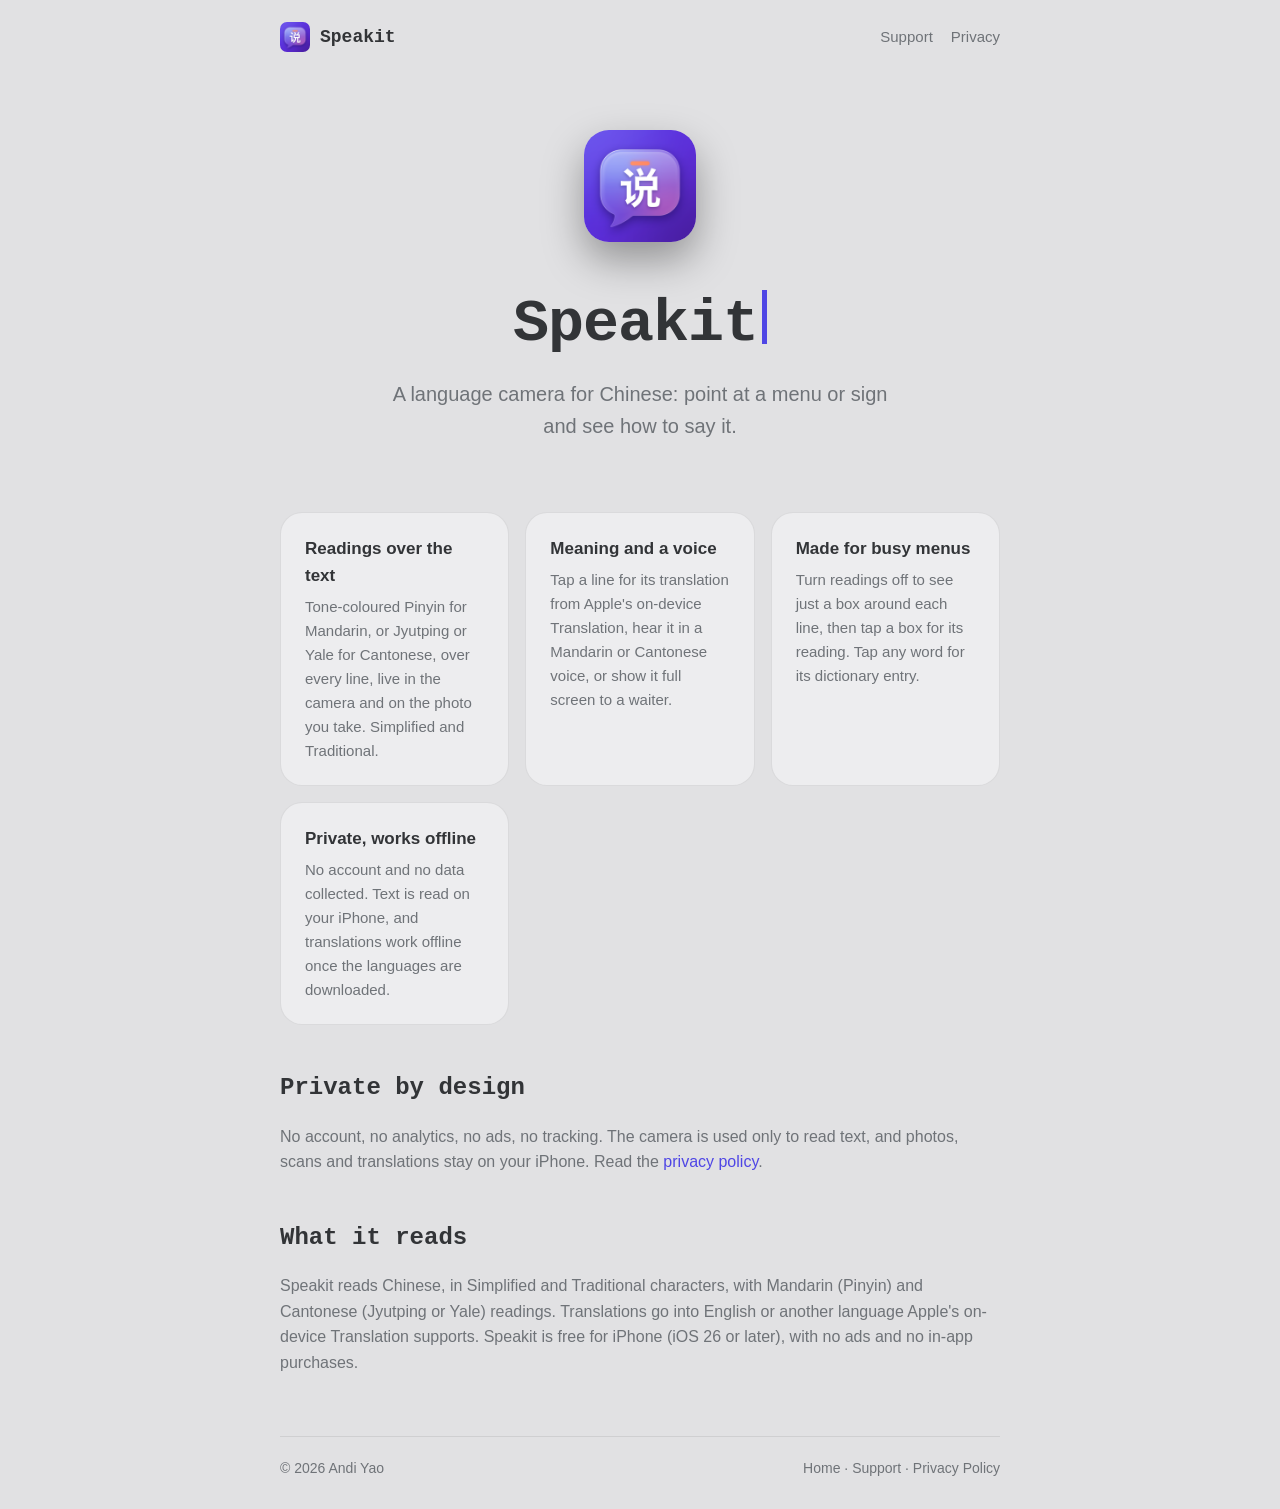
==== index.html @ d00c099a "Website, privacy policy and support Co-Authored-By: Claude Opus 5.5 <noreply@anthropic.com>" ====
<!doctype html>
<html lang="en">
<head>
  <meta charset="utf-8">
  <meta name="viewport" content="width=device-width, initial-scale=1">
  <title>Speakit — Language camera for Chinese</title>
  <meta name="description" content="A language camera for Chinese: point at a menu or sign and see how to say it.">
  <link rel="icon" href="favicon.png">
  <link rel="stylesheet" href="style.css">
</head>
<body>
  <div class="wrap">
    <header class="site">
      <a class="brand" href="./"><img src="icon.png" alt="">Speakit</a>
      <nav><a href="support.html">Support</a><a href="privacy.html">Privacy</a></nav>
    </header>
    <section class="hero">
      <img class="icon" src="icon.png" alt="Speakit app icon">
      <h1>Speakit<span class="caret"></span></h1>
      <p class="lede">A language camera for Chinese: point at a menu or sign and see how to say it.</p>
    </section>
    <section class="features">
      <div class="card"><h3>Readings over the text</h3><p>Tone-coloured Pinyin for Mandarin, or Jyutping or Yale for Cantonese, over every line, live in the camera and on the photo you take. Simplified and Traditional.</p></div>
      <div class="card"><h3>Meaning and a voice</h3><p>Tap a line for its translation from Apple&#x27;s on-device Translation, hear it in a Mandarin or Cantonese voice, or show it full screen to a waiter.</p></div>
      <div class="card"><h3>Made for busy menus</h3><p>Turn readings off to see just a box around each line, then tap a box for its reading. Tap any word for its dictionary entry.</p></div>
      <div class="card"><h3>Private, works offline</h3><p>No account and no data collected. Text is read on your iPhone, and translations work offline once the languages are downloaded.</p></div>
    </section>
    <h2>Private by design</h2>
    <p class="muted">No account, no analytics, no ads, no tracking. The camera is used only to read text, and photos, scans and translations stay on your iPhone. Read the <a href="privacy.html">privacy policy</a>.</p>
    <h2>What it reads</h2>
    <p class="muted">Speakit reads Chinese, in Simplified and Traditional characters, with Mandarin (Pinyin) and Cantonese (Jyutping or Yale) readings. Translations go into English or another language Apple's on-device Translation supports. Speakit is free for iPhone (iOS 26 or later), with no ads and no in-app purchases.</p>

    <footer class="site">
      <span>© 2026 Andi Yao</span>
      <span><a href="./">Home</a> · <a href="support.html">Support</a> · <a href="privacy.html">Privacy Policy</a></span>
    </footer>
  </div>
</body>
</html>
---- style.css ----
:root {
  --bg: #323437;
  --card: #2c2e31;
  --text: #d1d0c5;
  --sub: #8a8c8f;
  --main: #6D6AF7;
  --link: #9895FA;   /* lighter tint of the accent: 4.8:1 on --bg for link text */
  --on-link: #1e1f21;
  --line: rgba(209, 208, 197, 0.08);
  --mono: ui-monospace, "SF Mono", Menlo, Consolas, monospace;
  --sans: -apple-system, BlinkMacSystemFont, "SF Pro Text", "Segoe UI", Roboto, sans-serif;
  color-scheme: dark;
}

@media (prefers-color-scheme: light) {
  :root {
    --bg: #e1e1e3;
    --card: #ededef;
    --text: #323437;
    --sub: #6f7378;
    --main: #4F46E5;   /* the app's light-mode AccentColor */
    --link: #4F46E5;
    --on-link: #ffffff;
    --line: rgba(50, 52, 55, 0.1);
    color-scheme: light;
  }
}

* { box-sizing: border-box; }

html, body {
  margin: 0;
  background: var(--bg);
  color: var(--text);
  font-family: var(--sans);
  line-height: 1.6;
  -webkit-font-smoothing: antialiased;
}

a { color: var(--link); text-decoration: none; }
a:hover { text-decoration: underline; }

.wrap { max-width: 760px; margin: 0 auto; padding: 0 20px; }

header.site {
  display: flex;
  align-items: center;
  justify-content: space-between;
  padding: 22px 0;
}

.brand {
  display: flex;
  align-items: center;
  gap: 10px;
  font-family: var(--mono);
  font-weight: 700;
  font-size: 18px;
  color: var(--text);
}
.brand img { width: 30px; height: 30px; border-radius: 7px; }

nav a { margin-left: 18px; font-size: 15px; color: var(--sub); }
nav a:hover { color: var(--text); text-decoration: none; }

.hero { padding: 56px 0 30px; text-align: center; }
.hero img.icon {
  width: 112px; height: 112px; border-radius: 25px;
  box-shadow: 0 18px 40px rgba(0, 0, 0, 0.35);
}
.hero h1 {
  font-family: var(--mono);
  font-size: clamp(40px, 8vw, 60px);
  margin: 26px 0 6px;
  letter-spacing: -1px;
}
.hero h1 .caret {
  display: inline-block; width: 0.08em; height: 0.9em; margin-left: 4px;
  background: var(--main); vertical-align: -0.08em;
  animation: blink 1.1s steps(1) infinite;
}
@keyframes blink { 50% { opacity: 0; } }
.hero p.lede { font-size: 20px; color: var(--sub); margin: 0 auto; max-width: 520px; }

.card {
  background: var(--card);
  border: 1px solid var(--line);
  border-radius: 22px;
  padding: 22px 24px;
  margin: 18px 0;
}

.demo {
  max-width: 340px; margin: 36px auto 0; text-align: left;
  font-size: 17px; box-shadow: 0 20px 50px rgba(0,0,0,0.25);
}
.demo .row { display: flex; align-items: center; gap: 12px; padding: 3px 0; }
.box {
  width: 18px; height: 18px; border-radius: 5px; border: 2px solid var(--main);
  flex: none; position: relative;
}
.box.done { background: var(--main); }
.box.done::after {
  content: ""; position: absolute; left: 4px; top: 0px; width: 5px; height: 10px;
  border: solid var(--card); border-width: 0 2.5px 2.5px 0; transform: rotate(45deg);
}
.row.done span { color: var(--sub); text-decoration: line-through; }
.demo h3 { font-family: var(--mono); margin: 0 0 8px; font-size: 18px; }

.features { display: grid; grid-template-columns: repeat(auto-fit, minmax(220px, 1fr)); gap: 16px; margin: 40px 0; }
.features .card { margin: 0; }
.features h3 { margin: 0 0 6px; font-size: 17px; }
.features p { margin: 0; color: var(--sub); font-size: 15px; }

.swatches { display: flex; flex-wrap: wrap; gap: 8px; justify-content: center; margin: 14px 0 0; }
.swatch {
  font-family: var(--mono); font-size: 13px; padding: 7px 12px; border-radius: 999px;
  display: inline-flex; align-items: center; gap: 7px; border: 1px solid rgba(255,255,255,0.08);
}
.swatch i { width: 9px; height: 9px; border-radius: 50%; display: inline-block; }

h2 { font-family: var(--mono); font-size: 24px; margin: 44px 0 10px; }
h3 { font-size: 18px; }
.doc h2 { font-size: 20px; margin-top: 34px; }
.doc p, .doc li { color: var(--text); }
.muted { color: var(--sub); }

details { border-bottom: 1px solid var(--line); padding: 14px 0; }
details summary { cursor: pointer; font-weight: 600; list-style: none; }
details summary::-webkit-details-marker { display: none; }
details summary::before { content: "+ "; color: var(--main); font-family: var(--mono); }
details[open] summary::before { content: "− "; }
details p, details ol, details ul { color: var(--sub); margin: 10px 0 0; }

.button {
  display: inline-block; background: var(--link); color: var(--on-link); font-weight: 600;
  padding: 12px 20px; border-radius: 999px; margin-top: 8px;
}
.button:hover { text-decoration: none; filter: brightness(1.06); }

footer.site {
  margin: 60px 0 30px; padding-top: 20px; border-top: 1px solid var(--line);
  color: var(--sub); font-size: 14px; display: flex; justify-content: space-between; flex-wrap: wrap; gap: 10px;
}
footer.site a { color: var(--sub); }
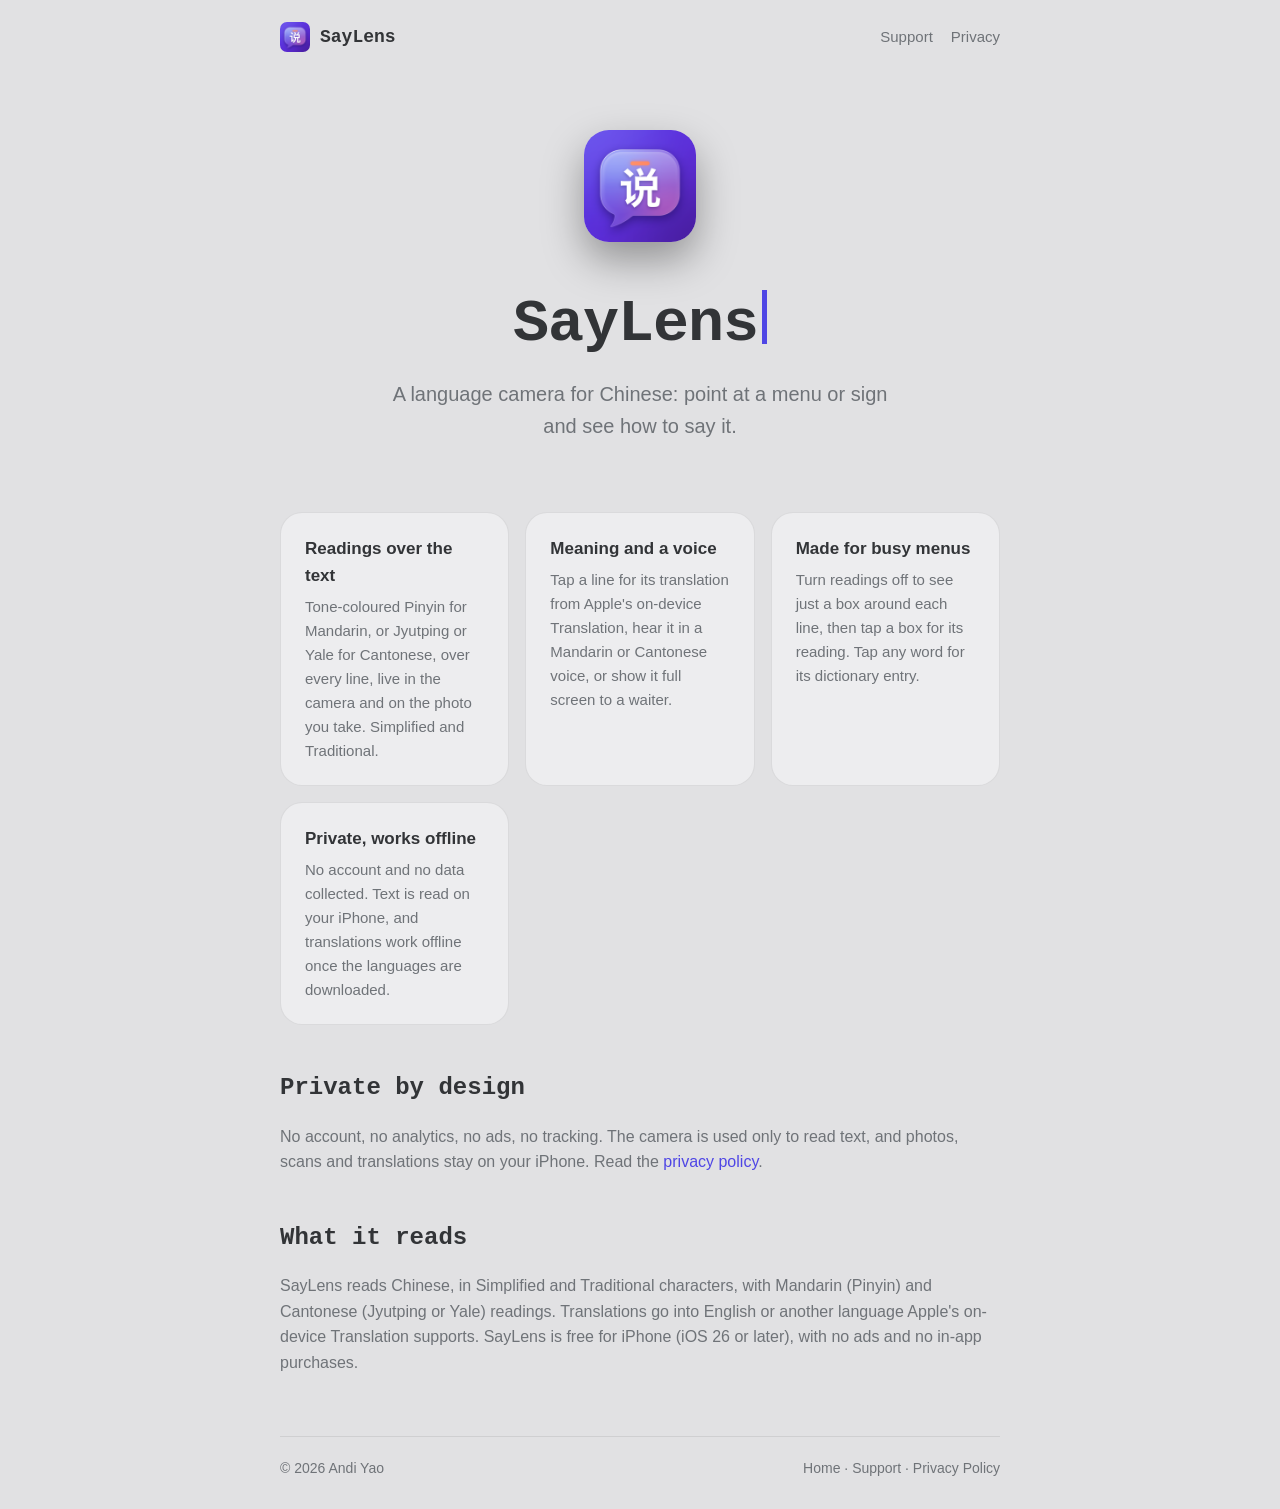
==== commit 0dce72a9: "Rename to SayLens Co-Authored-By: Claude Opus 5.5 <noreply@anthropic.com>" ====
--- a/index.html
+++ b/index.html
@@ -3,7 +3,7 @@
 <head>
   <meta charset="utf-8">
   <meta name="viewport" content="width=device-width, initial-scale=1">
-  <title>Speakit — Language camera for Chinese</title>
+  <title>SayLens — Language camera for Chinese</title>
   <meta name="description" content="A language camera for Chinese: point at a menu or sign and see how to say it.">
   <link rel="icon" href="favicon.png">
   <link rel="stylesheet" href="style.css">
@@ -11,12 +11,12 @@
 <body>
   <div class="wrap">
     <header class="site">
-      <a class="brand" href="./"><img src="icon.png" alt="">Speakit</a>
+      <a class="brand" href="./"><img src="icon.png" alt="">SayLens</a>
       <nav><a href="support.html">Support</a><a href="privacy.html">Privacy</a></nav>
     </header>
     <section class="hero">
-      <img class="icon" src="icon.png" alt="Speakit app icon">
-      <h1>Speakit<span class="caret"></span></h1>
+      <img class="icon" src="icon.png" alt="SayLens app icon">
+      <h1>SayLens<span class="caret"></span></h1>
       <p class="lede">A language camera for Chinese: point at a menu or sign and see how to say it.</p>
     </section>
     <section class="features">
@@ -28,7 +28,7 @@
     <h2>Private by design</h2>
     <p class="muted">No account, no analytics, no ads, no tracking. The camera is used only to read text, and photos, scans and translations stay on your iPhone. Read the <a href="privacy.html">privacy policy</a>.</p>
     <h2>What it reads</h2>
-    <p class="muted">Speakit reads Chinese, in Simplified and Traditional characters, with Mandarin (Pinyin) and Cantonese (Jyutping or Yale) readings. Translations go into English or another language Apple's on-device Translation supports. Speakit is free for iPhone (iOS 26 or later), with no ads and no in-app purchases.</p>
+    <p class="muted">SayLens reads Chinese, in Simplified and Traditional characters, with Mandarin (Pinyin) and Cantonese (Jyutping or Yale) readings. Translations go into English or another language Apple's on-device Translation supports. SayLens is free for iPhone (iOS 26 or later), with no ads and no in-app purchases.</p>
 
     <footer class="site">
       <span>© 2026 Andi Yao</span>
